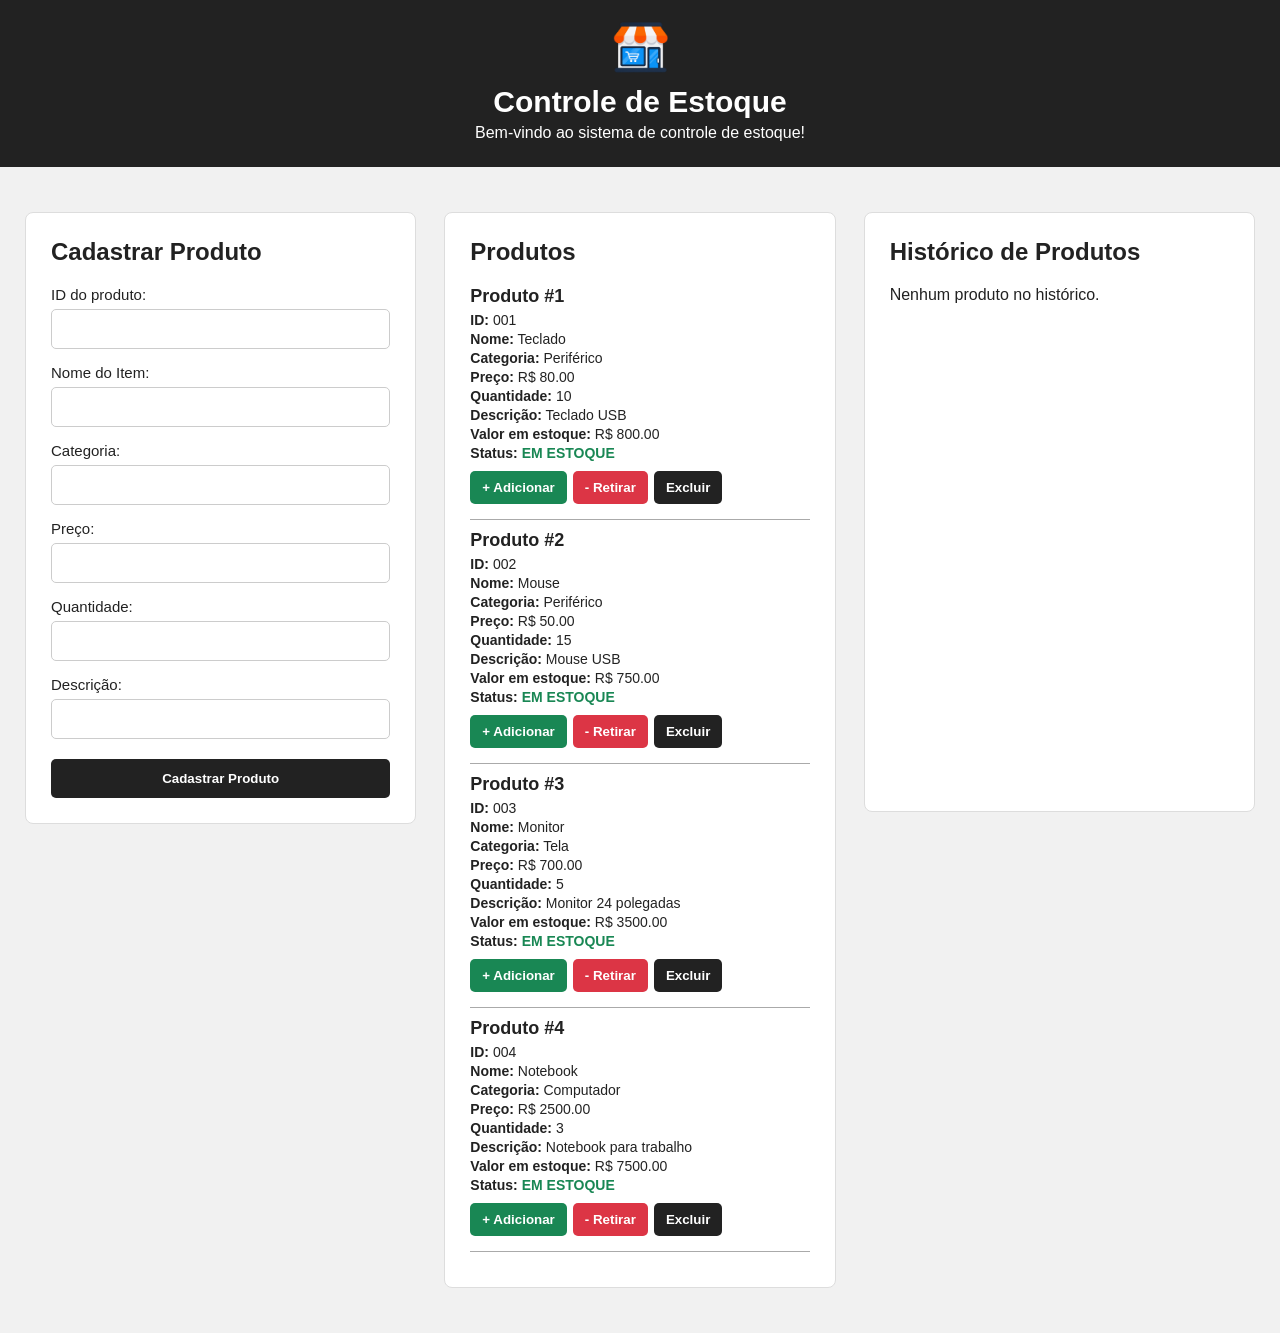
==== 02-Projetos/Controle de Estoque/index.html @ d98bc1b5 "Add files via upload" ====
<!DOCTYPE html>
<html lang="pt-BR">

<head>

    <!-- Define a codificação de caracteres -->
    <meta charset="UTF-8">

    <!-- Faz o site se adaptar a celulares e diferentes telas -->
    <meta name="viewport" content="width=device-width, initial-scale=1.0">

    <!-- Título que aparece na aba do navegador -->
    <title>Controle de Estoque</title>

    <!-- Ícone da loja -->
    <link rel="icon" href="assets/ChatGPT.png" type="image/png">

    <!-- Conecta o arquivo CSS -->
    <link rel="stylesheet" href="style.css">

</head>


<body>


    <!-- =====================================================
         CABEÇALHO
    ====================================================== -->

    <header>

        <!-- Logo da loja -->
        <img
            src="assets/ChatGPT.png"
            alt="Logo da loja"
            class="logo"
        >

        <!-- Título principal -->
        <h1>Controle de Estoque</h1>

        <!-- Descrição -->
        <p>
            Bem-vindo ao sistema de controle de estoque!
        </p>

    </header>



    <!-- =====================================================
         CONTEÚDO PRINCIPAL
    ====================================================== -->

    <main>


        <!-- =================================================
             CADASTRO DE PRODUTO
        ================================================== -->

        <section class="card">

            <h2>Cadastrar Produto</h2>


            <!-- Formulário -->
            <form id="formChamado">


                <!-- ID do produto -->
                <label for="Id">
                    ID do produto:
                </label>

                <input
                    type="text"
                    id="Id"
                    required
                >


                <!-- Nome do produto -->
                <label for="Item">
                    Nome do Item:
                </label>

                <input
                    type="text"
                    id="Item"
                    required
                >


                <!-- Categoria -->
                <label for="categoria">
                    Categoria:
                </label>

                <input
                    type="text"
                    id="categoria"
                    required
                >


                <!-- Preço -->
                <label for="preço">
                    Preço:
                </label>

                <input
                    type="number"
                    id="preço"
                    step="0.01"
                    min="0"
                    required
                >


                <!-- Quantidade -->
                <label for="quantidade">
                    Quantidade:
                </label>

                <input
                    type="number"
                    id="quantidade"
                    min="0"
                    required
                >


                <!-- Descrição -->
                <label for="descrição">
                    Descrição:
                </label>

                <input
                    type="text"
                    id="descrição"
                    required
                >


                <!-- Botão cadastrar -->
                <button type="submit">
                    Cadastrar Produto
                </button>

            </form>

        </section>



        <!-- =================================================
             LISTA DE PRODUTOS
        ================================================== -->

        <section class="card">

            <h2>Produtos</h2>


            <!-- Os produtos aparecem aqui -->
            <div id="listaChamados"></div>

        </section>



        <!-- =================================================
             HISTÓRICO
        ================================================== -->

        <section class="card">

            <h2>Histórico de Produtos</h2>


            <!-- As entradas e saídas aparecem aqui -->
            <div id="listaHistorico">

                <p>
                    Nenhum produto no histórico.
                </p>

            </div>

        </section>


    </main>


    <!-- Conecta o JavaScript -->
    <script src="script.js"></script>

</body>

</html>
---- 02-Projetos/Controle de Estoque/style.css ----
/* =====================================================
   CONFIGURAÇÕES GERAIS
===================================================== */

* {
    box-sizing: border-box;
}


body {

    margin: 0;

    font-family: Arial, Helvetica, sans-serif;

    background-color: #f1f1f1;

    color: #222;
}



/* =====================================================
   CABEÇALHO
===================================================== */

header {

    background-color: #222;

    color: white;

    text-align: center;

    padding: 15px 20px 25px;
}


.logo {

    width: 65px;

    height: 65px;

    object-fit: contain;

    display: block;

    margin: 0 auto 5px;
}


header h1 {

    margin: 5px 0;

    font-size: 30px;
}


header p {

    margin: 0;

    font-size: 16px;
}



/* =====================================================
   ÁREA PRINCIPAL
===================================================== */

main {

    display: flex;

    gap: 28px;

    max-width: 1450px;

    margin: 45px auto;

    padding: 0 25px;

    align-items: flex-start;
}



/* =====================================================
   BLOCOS
===================================================== */

.card {

    background-color: white;

    padding: 25px;

    border-radius: 8px;

    border: 1px solid #ddd;

    flex: 1;

    min-height: 600px;

    min-width: 0;
}


.card h2 {

    margin-top: 0;

    margin-bottom: 20px;

    font-size: 24px;
}



/* =====================================================
   FORMULÁRIO
===================================================== */

form {

    display: flex;

    flex-direction: column;
}


form label {

    margin-bottom: 6px;

    font-size: 15px;
}


form input {

    width: 100%;

    padding: 11px;

    margin-bottom: 15px;

    border: 1px solid #ccc;

    border-radius: 5px;

    font-size: 14px;
}


form input:focus {

    outline: none;

    border-color: #222;
}


form button {

    background-color: #222;

    color: white;

    border: none;

    border-radius: 5px;

    padding: 12px;

    cursor: pointer;

    font-weight: bold;

    margin-top: 5px;
}


form button:hover {

    background-color: #444;
}



/* =====================================================
   PRODUTOS
===================================================== */

.produto {

    border-bottom: 1px solid #aaa;

    padding-bottom: 15px;

    margin-bottom: 10px;
}


.produto h3 {

    margin: 0 0 5px;

    font-size: 18px;
}


.produto p {

    margin: 3px 0;

    font-size: 14px;
}



/* =====================================================
   BOTÕES DOS PRODUTOS
===================================================== */

.botoes {

    display: flex;

    gap: 6px;

    margin-top: 10px;

    flex-wrap: wrap;
}


.botoes button {

    border: none;

    border-radius: 5px;

    padding: 9px 12px;

    color: white;

    cursor: pointer;

    font-weight: bold;
}


/* Botão adicionar */

.btn-adicionar {

    background-color: #198754;
}


/* Botão retirar */

.btn-retirar {

    background-color: #dc3545;
}


/* Botão excluir */

.btn-excluir {

    background-color: #222;
}


.botoes button:hover {

    opacity: 0.8;
}



/* =====================================================
   STATUS DO PRODUTO
===================================================== */

.status {

    font-weight: bold;
}


.em-estoque {

    color: #198754;
}


.esgotado {

    color: #dc3545;
}



/* =====================================================
   HISTÓRICO
===================================================== */

.movimentacao {

    border-bottom: 1px solid #ddd;

    padding: 12px 0;

    margin-bottom: 5px;
}


.movimentacao p {

    margin: 5px 0;

    font-size: 14px;
}


.entrada {

    color: #198754;

    font-weight: bold;

    font-size: 17px;
}


.saida {

    color: #dc3545;

    font-weight: bold;

    font-size: 17px;
}


.mensagem {

    color: #666;

    font-size: 14px;
}



/* =====================================================
   RESPONSIVIDADE
===================================================== */

@media (max-width: 1000px) {

    main {

        flex-direction: column;

        max-width: 700px;
    }


    .card {

        width: 100%;

        min-height: auto;
    }
}


@media (max-width: 600px) {

    main {

        padding: 0 15px;

        margin-top: 25px;
    }


    .card {

        padding: 20px;
    }


    header h1 {

        font-size: 24px;
    }
}
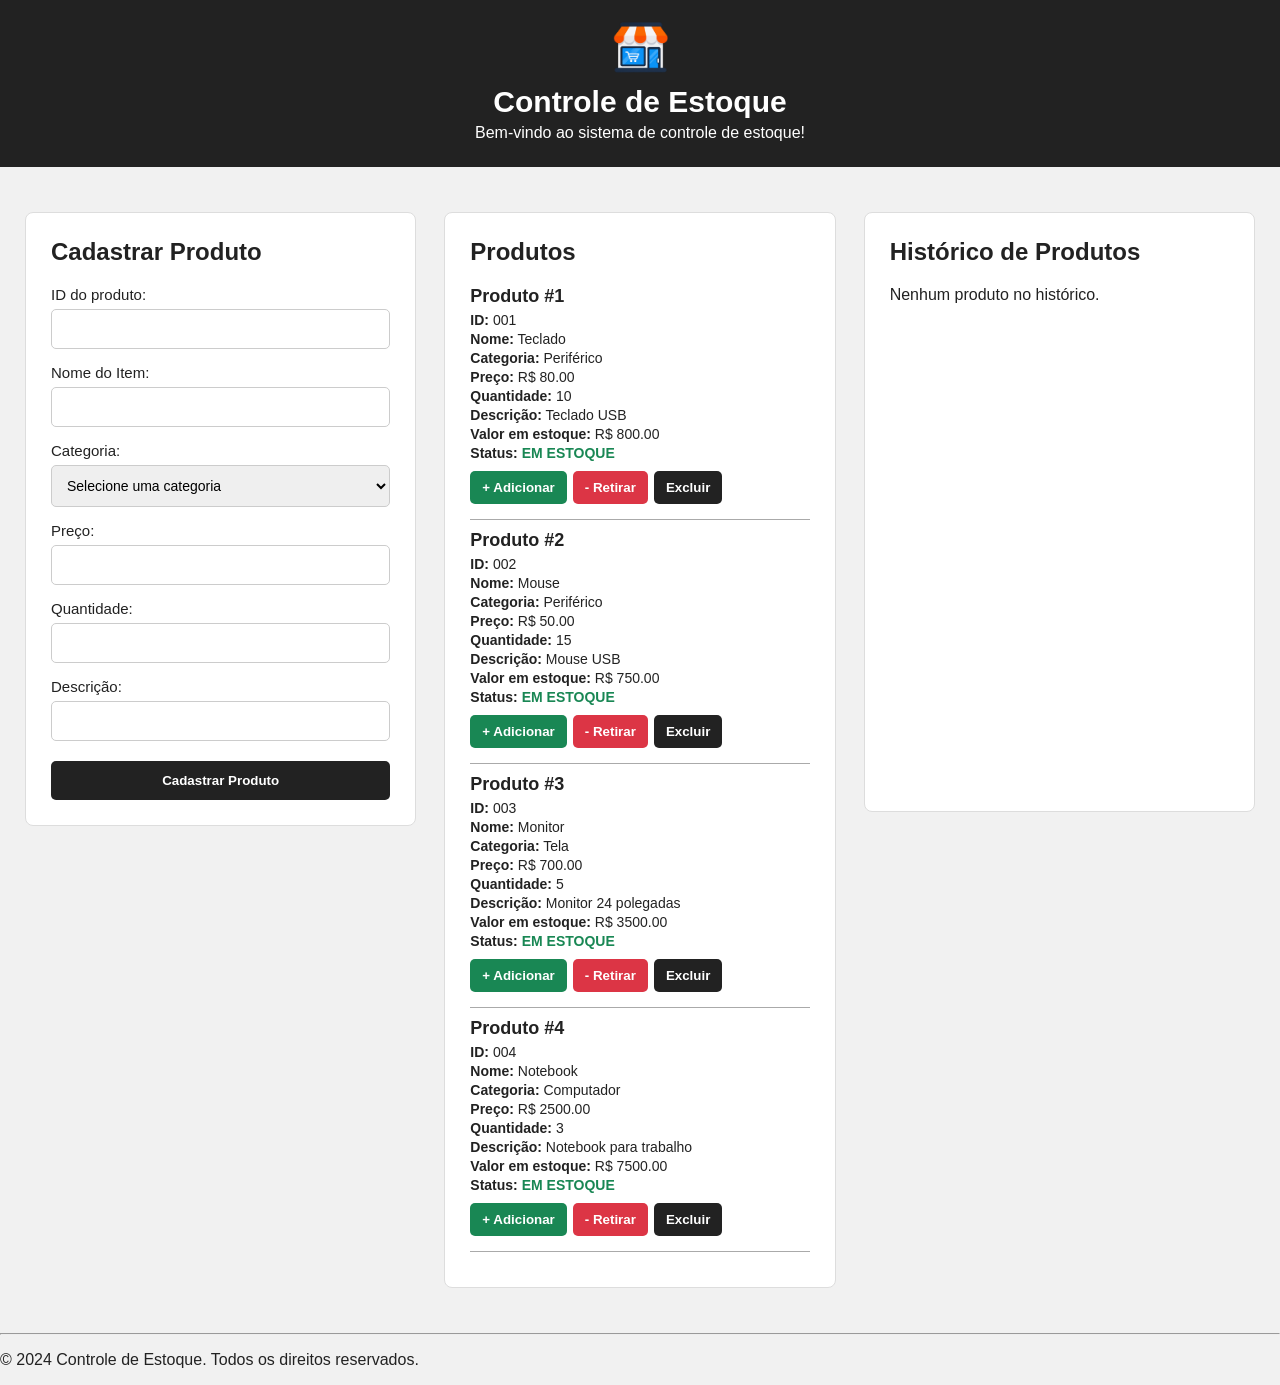
==== commit b16a5959: "feat: adiciona categorias ao controle de estoque" ====
--- a/02-Projetos/Controle de Estoque/index.html
+++ b/02-Projetos/Controle de Estoque/index.html
@@ -94,15 +94,26 @@
 
 
                 <!-- Categoria -->
-                <label for="categoria">
+                <label >
                     Categoria:
                 </label>
 
-                <input
-                    type="text"
-                    id="categoria"
-                    required
-                >
+
+                <select class="form-select" aria-label="Default select example" id="categoria" required>
+                        <option value="">Selecione uma categoria</option>
+                        <option value="informatica">Informática</option>
+                        <option value="eletronicos">Eletrônicos</option>
+                        <option value="perifericos">Periféricos</option>
+                        <option value="celulares">Celulares</option>
+                        <option value="acessorios">Acessórios</option>
+                        <option value="moveis">Móveis</option>
+                        <option value="escritorio">Escritório</option>
+                        <option value="papelaria">Papelaria</option>
+                        <option value="limpeza">Limpeza</option>
+                        <option value="ferramentas">Ferramentas</option>
+                        <option value="vestuario">Vestuário</option>
+                        <option value="outros">Outros</option>
+                </select>
 
 
                 <!-- Preço -->
@@ -193,6 +204,10 @@
 
 
     </main>
+    <hr>
+        <p>
+            &copy; 2024 Controle de Estoque. Todos os direitos reservados.
+        </p>
 
 
     <!-- Conecta o JavaScript -->
--- a/02-Projetos/Controle de Estoque/style.css
+++ b/02-Projetos/Controle de Estoque/style.css
@@ -142,6 +142,20 @@
 
 
 form input {
+
+    width: 100%;
+
+    padding: 11px;
+
+    margin-bottom: 15px;
+
+    border: 1px solid #ccc;
+
+    border-radius: 5px;
+
+    font-size: 14px;
+}
+select.form-select {
 
     width: 100%;
 
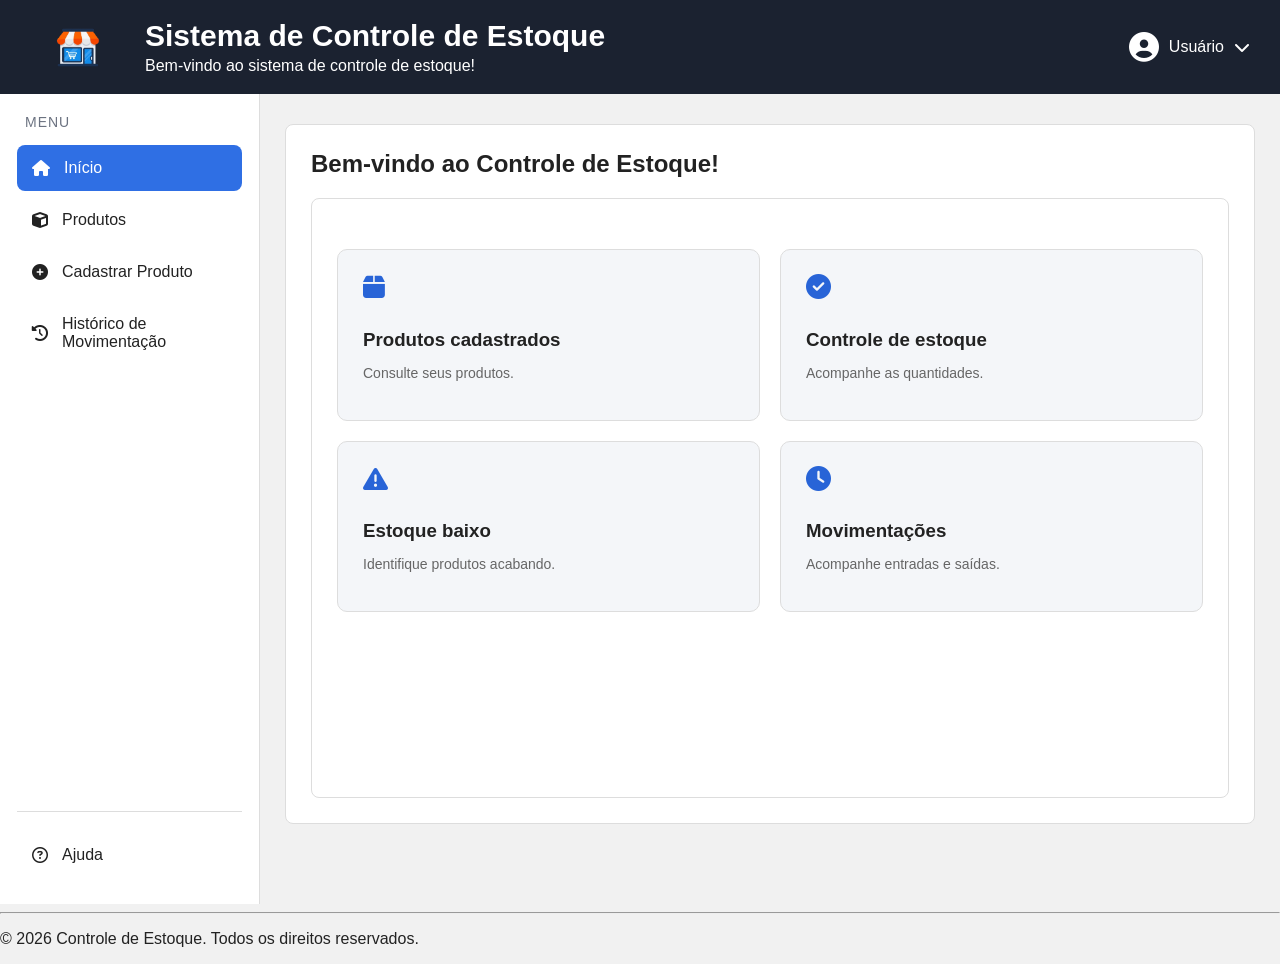
==== commit 8b2a2813: "Add files via upload" ====
--- a/02-Projetos/Controle de Estoque/index.html
+++ b/02-Projetos/Controle de Estoque/index.html
@@ -1,218 +1,276 @@
-<!DOCTYPE html>
-<html lang="pt-BR">
-
-<head>
-
-    <!-- Define a codificação de caracteres -->
-    <meta charset="UTF-8">
-
-    <!-- Faz o site se adaptar a celulares e diferentes telas -->
-    <meta name="viewport" content="width=device-width, initial-scale=1.0">
-
-    <!-- Título que aparece na aba do navegador -->
-    <title>Controle de Estoque</title>
-
-    <!-- Ícone da loja -->
-    <link rel="icon" href="assets/ChatGPT.png" type="image/png">
-
-    <!-- Conecta o arquivo CSS -->
-    <link rel="stylesheet" href="style.css">
-
-</head>
-
-
-<body>
-
-
-    <!-- =====================================================
-         CABEÇALHO
-    ====================================================== -->
-
-    <header>
-
-        <!-- Logo da loja -->
-        <img
-            src="assets/ChatGPT.png"
-            alt="Logo da loja"
-            class="logo"
-        >
-
-        <!-- Título principal -->
-        <h1>Controle de Estoque</h1>
-
-        <!-- Descrição -->
-        <p>
-            Bem-vindo ao sistema de controle de estoque!
-        </p>
-
-    </header>
-
-
-
-    <!-- =====================================================
-         CONTEÚDO PRINCIPAL
-    ====================================================== -->
-
-    <main>
-
-
-        <!-- =================================================
-             CADASTRO DE PRODUTO
-        ================================================== -->
-
-        <section class="card">
-
-            <h2>Cadastrar Produto</h2>
-
-
-            <!-- Formulário -->
-            <form id="formChamado">
-
-
-                <!-- ID do produto -->
-                <label for="Id">
-                    ID do produto:
-                </label>
-
-                <input
-                    type="text"
-                    id="Id"
-                    required
-                >
-
-
-                <!-- Nome do produto -->
-                <label for="Item">
-                    Nome do Item:
-                </label>
-
-                <input
-                    type="text"
-                    id="Item"
-                    required
-                >
-
-
-                <!-- Categoria -->
-                <label >
-                    Categoria:
-                </label>
-
-
-                <select class="form-select" aria-label="Default select example" id="categoria" required>
-                        <option value="">Selecione uma categoria</option>
-                        <option value="informatica">Informática</option>
-                        <option value="eletronicos">Eletrônicos</option>
-                        <option value="perifericos">Periféricos</option>
-                        <option value="celulares">Celulares</option>
-                        <option value="acessorios">Acessórios</option>
-                        <option value="moveis">Móveis</option>
-                        <option value="escritorio">Escritório</option>
-                        <option value="papelaria">Papelaria</option>
-                        <option value="limpeza">Limpeza</option>
-                        <option value="ferramentas">Ferramentas</option>
-                        <option value="vestuario">Vestuário</option>
-                        <option value="outros">Outros</option>
-                </select>
-
-
-                <!-- Preço -->
-                <label for="preço">
-                    Preço:
-                </label>
-
-                <input
-                    type="number"
-                    id="preço"
-                    step="0.01"
-                    min="0"
-                    required
-                >
-
-
-                <!-- Quantidade -->
-                <label for="quantidade">
-                    Quantidade:
-                </label>
-
-                <input
-                    type="number"
-                    id="quantidade"
-                    min="0"
-                    required
-                >
-
-
-                <!-- Descrição -->
-                <label for="descrição">
-                    Descrição:
-                </label>
-
-                <input
-                    type="text"
-                    id="descrição"
-                    required
-                >
-
-
-                <!-- Botão cadastrar -->
-                <button type="submit">
-                    Cadastrar Produto
-                </button>
-
-            </form>
-
-        </section>
-
-
-
-        <!-- =================================================
-             LISTA DE PRODUTOS
-        ================================================== -->
-
-        <section class="card">
-
-            <h2>Produtos</h2>
-
-
-            <!-- Os produtos aparecem aqui -->
-            <div id="listaChamados"></div>
-
-        </section>
-
-
-
-        <!-- =================================================
-             HISTÓRICO
-        ================================================== -->
-
-        <section class="card">
-
-            <h2>Histórico de Produtos</h2>
-
-
-            <!-- As entradas e saídas aparecem aqui -->
-            <div id="listaHistorico">
-
-                <p>
-                    Nenhum produto no histórico.
-                </p>
-
-            </div>
-
-        </section>
-
-
-    </main>
-    <hr>
-        <p>
-            &copy; 2024 Controle de Estoque. Todos os direitos reservados.
-        </p>
-
-
-    <!-- Conecta o JavaScript -->
-    <script src="script.js"></script>
-
-</body>
-
+<!DOCTYPE html>
+<html lang="pt-BR">
+
+<head>
+
+    <!-- Define a codificação de caracteres -->
+    <meta charset="UTF-8">
+
+    <!-- Faz o site se adaptar a celulares e diferentes telas -->
+    <meta name="viewport" content="width=device-width, initial-scale=1.0">
+
+    <!-- Título que aparece na aba do navegador -->
+    <title>Controle de Estoque</title>
+
+    <!-- Ícone da loja -->
+    <link rel="icon" href="assets/ChatGPT.png" type="image/png">
+
+    <link rel="stylesheet" href="https://cdnjs.cloudflare.com/ajax/libs/font-awesome/6.5.1/css/all.min.css">
+
+    <!-- Conecta o arquivo CSS -->
+    <link rel="stylesheet" href="style.css">
+
+
+</head>
+
+
+<body>
+
+
+    <!-- =====================================================
+         CABEÇALHO
+    ====================================================== -->
+
+    <header>
+    <div class="header-esquerda">
+        <img src="assets/ChatGPT.png" alt="Logo da loja" class="logo">
+        <div>
+            <h1>Sistema de Controle de Estoque</h1>
+            <p>Bem-vindo ao sistema de controle de estoque!</p>
+        </div>
+    </div>
+
+    <div class="usuario">
+        <i class="fa-solid fa-circle-user"></i>
+        <span>Usuário</span>
+        <i class="fa-solid fa-chevron-down"></i>
+    </div>
+    </header>
+
+
+
+    <!-- =====================================================
+         CONTEÚDO PRINCIPAL
+    ====================================================== -->
+    <div class="layout">
+        <aside class="menu">
+        <p class="menu-titulo">MENU</p>
+
+        <a href="#secaoInicio" class="menu-item ativo" id="menuInicio" data-aba="inicio">
+            <i class="fa-solid fa-house"></i> Início
+        </a>
+
+        <a href="#secaoProdutos" class="menu-item" id="menuProdutos" data-aba="produtos">
+            <i class="fa-solid fa-cube"></i> Produtos
+        </a>
+
+        <a href="#secaoCadastro" class="menu-item" id="menuCadastrar" data-aba="cadastro">
+            <i class="fa-solid fa-circle-plus"></i> Cadastrar Produto
+        </a>
+
+        <a href="#secaoHistorico" class="menu-item" id="menuHistorico" data-aba="historico">
+            <i class="fa-solid fa-clock-rotate-left"></i> Histórico de Movimentação
+        </a>
+
+        <div class="menu-ajuda">
+            <a href="#" class="menu-item">
+                <i class="fa-regular fa-circle-question"></i> Ajuda
+            </a>
+        </div>
+    </aside>
+
+    <main>
+
+        <!-- =================================================
+             CADASTRO DE PRODUTO
+        ================================================== -->
+
+        <section class="card" id="secaoInicio" data-secao="inicio">
+            <h2>Bem-vindo ao Controle de Estoque!</h2>
+            <section class="card" id="secaoInicio" data-secao="inicio">
+
+
+
+    <div class="resumo-estoque">
+
+
+
+        <div class="resumo-card">
+            <i class="fa-solid fa-box"></i>
+            <h3>Produtos cadastrados</h3>
+            <p>Consulte seus produtos.</p>
+        </div>
+
+        <div class="resumo-card">
+            <i class="fa-solid fa-circle-check"></i>
+            <h3>Controle de estoque</h3>
+            <p>Acompanhe as quantidades.</p>
+        </div>
+
+        <div class="resumo-card">
+            <i class="fa-solid fa-triangle-exclamation"></i>
+            <h3>Estoque baixo</h3>
+            <p>Identifique produtos acabando.</p>
+        </div>
+
+        <div class="resumo-card">
+            <i class="fa-solid fa-clock"></i>
+            <h3>Movimentações</h3>
+            <p>Acompanhe entradas e saídas.</p>
+        </div>
+
+    </div>
+
+</section>
+        </section>
+
+        <section class="card escondido" id="secaoCadastro" data-secao="cadastro">
+
+            <h2>Cadastrar Produto</h2>
+
+
+            <!-- Formulário -->
+            <form id="formChamado">
+
+
+                <!-- ID do produto -->
+                <label for="Id">
+                    ID do produto:
+                </label>
+
+                <input
+                    type="text"
+                    id="Id"
+                    required
+                >
+
+
+                <!-- Nome do produto -->
+                <label for="Item">
+                    Nome do Item:
+                </label>
+
+                <input
+                    type="text"
+                    id="Item"
+                    required
+                >
+
+
+                <!-- Categoria -->
+                <label for="categoria">
+                    Categoria:
+                </label>
+
+                <input
+                    type="text"
+                    id="categoria"
+                    required
+                >
+
+
+                <!-- Preço -->
+                <label for="preço">
+                    Preço:
+                </label>
+
+                <input
+                    type="number"
+                    id="preço"
+                    step="0.01"
+                    min="0"
+                    required
+                >
+
+
+                <!-- Quantidade -->
+                <label for="quantidade">
+                    Quantidade:
+                </label>
+
+                <input
+                    type="number"
+                    id="quantidade"
+                    min="0"
+                    required
+                >
+
+
+                <!-- Descrição -->
+                <label for="descrição">
+                    Descrição:
+                </label>
+
+                <input
+                    type="text"
+                    id="descrição"
+                    required
+                >
+
+
+                <!-- Botão cadastrar -->
+                <button type="submit">
+                    Cadastrar Produto
+                </button>
+
+            </form>
+
+        </section>
+
+
+
+        <!-- =================================================
+             LISTA DE PRODUTOS
+        ================================================== -->
+
+       <section class="card escondido" id="secaoProdutos" data-secao="produtos">
+    <div class="card-topo">
+        <h2><i class="fa-solid fa-cube"></i> Produtos</h2>
+
+        <div class="busca">
+            <i class="fa-solid fa-magnifying-glass"></i>
+            <input type="text" id="busca" placeholder="Pesquisar produto...">
+        </div>
+    </div>
+
+    <div id="listaChamados"></div>
+</section>
+
+        <!-- =================================================
+             HISTÓRICO
+        ================================================== -->
+
+        <section class="card escondido" id="secaoHistorico" data-secao="historico">
+    <div class="card-topo">
+        <h2><i class="fa-regular fa-clock"></i> Histórico de Movimentação</h2>
+    </div>
+
+    <div id="listaHistorico">
+        <div class="vazio">
+            <i class="fa-regular fa-clock"></i>
+            <p>Nenhum produto no histórico.</p>
+        </div>
+    </div>
+        </section>
+
+
+    </main>
+
+    </div>
+
+    <hr>
+        <p>
+            &copy; 2026 Controle de Estoque. Todos os direitos reservados.
+        </p>
+
+
+    <!-- Conecta o JavaScript -->
+    <script src="script.js"></script>
+
+    <script>
+      
+    </script>
+
+</body>
+
 </html>
--- a/02-Projetos/Controle de Estoque/style.css
+++ b/02-Projetos/Controle de Estoque/style.css
@@ -25,396 +25,558 @@
 ===================================================== */
 
 header {
+    background-color: #1b2230;
+    color: white;
+    display: flex;
+    justify-content: space-between;
+    align-items: center;
+    padding: 12px 30px;
+}
+
+.header-esquerda {
+    display: flex;
+    align-items: center;
+    gap: 15px;
+}
+
+.logo {
+    width: 100px;
+    height: 70px;
+    object-fit: contain;
+}
+
+header h1 {
+    margin: 0;
+    font-size: 30px;
+}
+
+header p {
+    margin: 4px 0 0;
+    font-size: 16px;
+}
+
+.usuario {
+    display: flex;
+    align-items: center;
+    gap: 10px;
+}
+
+.usuario .fa-circle-user {
+    font-size: 30px;
+}
+
+
+/* Arrumação do Raféx */
+
+.layout {
+    display: flex;
+    min-height: calc(100vh - 90px);
+}
+
+.menu {
+    width: 260px;
+    background-color: white;
+    border-right: 1px solid #ddd;
+    padding: 20px 17px;
+    display: flex;
+    flex-direction: column;
+}
+
+.menu-titulo {
+    color: #6b7280;
+    font-size: 14px;
+    letter-spacing: 1px;
+    margin: 0 0 15px 8px;
+}
+
+.menu-item {
+    display: flex;
+    align-items: center;
+    gap: 14px;
+    padding: 14px 15px;
+    border-radius: 8px;
+    color: #222;
+    text-decoration: none;
+    margin-bottom: 6px;
+}
+
+.menu-item:hover {
+    background-color: #eef2f7;
+}
+
+.menu-item.ativo {
+    background-color: #2f6fe4;
+    color: white;
+}
+
+.menu-ajuda {
+    margin-top: auto;
+    border-top: 1px solid #ddd;
+    padding-top: 20px;
+}
+
+
+/* =====================================================
+   ÁREA PRINCIPAL
+===================================================== */
+
+main {
+
+    display: flex;
+
+    gap: 28px;
+
+    flex: 1;
+
+    margin: 30px 0;
+
+    padding: 0 25px;
+
+    align-items: flex-start;
+}
+
+
+
+/* =====================================================
+   BLOCOS
+===================================================== */
+
+.card {
+
+    background-color: white;
+
+    padding: 25px;
+
+    border-radius: 8px;
+
+    border: 1px solid #ddd;
+
+    flex: 1;
+
+    min-height: 600px;
+
+    min-width: 0;
+}
+
+
+.card h2 {
+
+    margin-top: 0;
+
+    margin-bottom: 20px;
+
+    font-size: 24px;
+}
+
+
+
+/* =====================================================
+   FORMULÁRIO
+===================================================== */
+
+form {
+
+    display: flex;
+
+    flex-direction: column;
+}
+
+
+form label {
+
+    margin-bottom: 6px;
+
+    font-size: 15px;
+}
+
+
+form input {
+
+    width: 100%;
+
+    padding: 11px;
+
+    margin-bottom: 15px;
+
+    border: 1px solid #ccc;
+
+    border-radius: 5px;
+
+    font-size: 14px;
+}
+
+
+form input:focus {
+
+    outline: none;
+
+    border-color: #222;
+}
+
+
+form button {
 
     background-color: #222;
 
     color: white;
 
+    border: none;
+
+    border-radius: 5px;
+
+    padding: 12px;
+
+    cursor: pointer;
+
+    font-weight: bold;
+
+    margin-top: 5px;
+}
+
+
+form button:hover {
+
+    background-color: #444;
+}
+
+#secaoProdutos {
+    flex: 2;
+}
+
+#secaoHistorico {
+    flex: 1;
+}
+
+.card-topo {
+    display: flex;
+    justify-content: space-between;
+    align-items: center;
+    gap: 15px;
+    border-bottom: 1px solid #ddd;
+    padding-bottom: 15px;
+    margin-bottom: 20px;
+}
+
+.card-topo h2 {
+    margin: 0;
+}
+
+.busca {
+    display: flex;
+    align-items: center;
+    gap: 8px;
+    border: 1px solid #ccc;
+    border-radius: 6px;
+    padding: 0 12px;
+    width: 300px;
+    background-color: white;
+    color: #6b7280;
+}
+
+.busca input {
+    border: none;
+    outline: none;
+    padding: 10px 0;
+    width: 100%;
+    font-size: 14px;
+}
+
+.vazio {
     text-align: center;
-
-    padding: 15px 20px 25px;
-}
-
-
-.logo {
-
-    width: 65px;
-
-    height: 65px;
-
-    object-fit: contain;
-
+    color: #6b7280;
+    padding: 120px 0;
+}
+
+.vazio i {
     display: block;
-
-    margin: 0 auto 5px;
-}
-
-
-header h1 {
+    font-size: 50px;
+    margin-bottom: 15px;
+}
+
+
+/* =====================================================
+   PRODUTOS
+===================================================== */
+
+.produto {
+    display: flex;
+    gap: 20px;
+    border: 1px solid #ddd;
+    border-radius: 8px;
+    padding: 15px;
+    margin-bottom: 15px;
+}
+
+.produto-icone {
+    width: 105px;
+    height: 100px;
+    background-color: #eef1f5;
+    border-radius: 8px;
+    display: flex;
+    align-items: center;
+    justify-content: center;
+    font-size: 40px;
+    flex-shrink: 0;
+}
+
+.produto-info {
+    flex: 1;
+}
+
+.produto h3 {
+    margin: 0 0 5px;
+    font-size: 20px;
+}
+
+.produto p {
+    margin: 3px 0;
+    font-size: 14px;
+}
+
+.produto .botoes {
+    align-self: flex-end;
+    margin-top: 0;
+    flex-wrap: nowrap;
+}
+
+.status {
+    padding: 2px 10px;
+    border-radius: 5px;
+    color: white;
+    font-size: 13px;
+    font-weight: bold;
+}
+
+.em-estoque {
+    background-color: #198754;
+}
+
+.esgotado {
+    background-color: #dc3545;
+}
+
+/* =====================================================
+   BOTÕES DOS PRODUTOS
+===================================================== */
+
+.botoes {
+
+    display: flex;
+
+    gap: 6px;
+
+    margin-top: 10px;
+
+    flex-wrap: wrap;
+}
+
+
+.botoes button {
+
+    border: none;
+
+    border-radius: 5px;
+
+    padding: 9px 12px;
+
+    color: white;
+
+    cursor: pointer;
+
+    font-weight: bold;
+}
+
+
+/* Botão adicionar */
+
+.btn-adicionar {
+
+    background-color: #198754;
+}
+
+
+/* Botão retirar */
+
+.btn-retirar {
+
+    background-color: #dc3545;
+}
+
+
+/* Botão excluir */
+
+.btn-excluir {
+
+    background-color: #222;
+}
+
+
+.botoes button:hover {
+
+    opacity: 0.8;
+}
+
+
+/* =====================================================
+   HISTÓRICO
+===================================================== */
+
+.movimentacao {
+
+    border-bottom: 1px solid #ddd;
+
+    padding: 12px 0;
+
+    margin-bottom: 5px;
+}
+
+
+.movimentacao p {
 
     margin: 5px 0;
 
-    font-size: 30px;
-}
-
-
-header p {
-
-    margin: 0;
-
-    font-size: 16px;
-}
-
-
-
-/* =====================================================
-   ÁREA PRINCIPAL
-===================================================== */
-
-main {
-
-    display: flex;
-
-    gap: 28px;
-
-    max-width: 1450px;
-
-    margin: 45px auto;
-
-    padding: 0 25px;
-
-    align-items: flex-start;
-}
-
-
-
-/* =====================================================
-   BLOCOS
-===================================================== */
-
-.card {
-
-    background-color: white;
-
+    font-size: 14px;
+}
+
+
+.entrada {
+
+    color: #198754;
+
+    font-weight: bold;
+
+    font-size: 17px;
+}
+
+
+.saida {
+
+    color: #dc3545;
+
+    font-weight: bold;
+
+    font-size: 17px;
+}
+
+
+.mensagem {
+
+    color: #666;
+
+    font-size: 14px;
+}
+
+
+
+/* =====================================================
+   RESPONSIVIDADE
+===================================================== */
+
+@media (max-width: 1000px) {
+
+    main {
+
+        flex-direction: column;
+
+        max-width: 700px;
+    }
+
+
+    .card {
+
+        width: 100%;
+
+        min-height: auto;
+    }
+}
+
+
+@media (max-width: 600px) {
+
+    .layout {
+        flex-direction: column;
+    }
+
+    .menu {
+        width: 100%;
+        border-right: none;
+        border-bottom: 1px solid #ddd;
+    }
+
+    .produto {
+        flex-direction: column;
+    }
+
+    .produto .botoes {
+        align-self: flex-start;
+    }
+
+    .busca {
+        width: 100%;
+    }
+
+    .card-topo {
+        flex-direction: column;
+        align-items: flex-start;
+    }
+    
+    main {
+
+        padding: 0 15px;
+
+        margin-top: 25px;
+    }
+
+
+    .card {
+
+        padding: 20px;
+    }
+
+
+    header h1 {
+
+        font-size: 24px;
+    }
+}
+
+.escondido {
+    display: none;
+}
+.escondido {
+    display: none !important;
+}
+.resumo-estoque {
+    display: grid;
+    grid-template-columns: repeat(2, 1fr);
+    gap: 20px;
+    margin-top: 25px;
+}
+
+.resumo-card {
+    background: #f4f6f9;
     padding: 25px;
-
-    border-radius: 8px;
-
+    border-radius: 10px;
     border: 1px solid #ddd;
-
-    flex: 1;
-
-    min-height: 600px;
-
-    min-width: 0;
-}
-
-
-.card h2 {
-
-    margin-top: 0;
-
-    margin-bottom: 20px;
-
-    font-size: 24px;
-}
-
-
-
-/* =====================================================
-   FORMULÁRIO
-===================================================== */
-
-form {
-
-    display: flex;
-
-    flex-direction: column;
-}
-
-
-form label {
-
-    margin-bottom: 6px;
-
-    font-size: 15px;
-}
-
-
-form input {
-
-    width: 100%;
-
-    padding: 11px;
-
-    margin-bottom: 15px;
-
-    border: 1px solid #ccc;
-
-    border-radius: 5px;
-
-    font-size: 14px;
-}
-select.form-select {
-
-    width: 100%;
-
-    padding: 11px;
-
-    margin-bottom: 15px;
-
-    border: 1px solid #ccc;
-
-    border-radius: 5px;
-
-    font-size: 14px;
-}
-
-
-form input:focus {
-
-    outline: none;
-
-    border-color: #222;
-}
-
-
-form button {
-
-    background-color: #222;
-
-    color: white;
-
-    border: none;
-
-    border-radius: 5px;
-
-    padding: 12px;
-
-    cursor: pointer;
-
-    font-weight: bold;
-
-    margin-top: 5px;
-}
-
-
-form button:hover {
-
-    background-color: #444;
-}
-
-
-
-/* =====================================================
-   PRODUTOS
-===================================================== */
-
-.produto {
-
-    border-bottom: 1px solid #aaa;
-
-    padding-bottom: 15px;
-
+}
+
+.resumo-card i {
+    font-size: 25px;
     margin-bottom: 10px;
-}
-
-
-.produto h3 {
-
-    margin: 0 0 5px;
-
-    font-size: 18px;
-}
-
-
-.produto p {
-
-    margin: 3px 0;
-
-    font-size: 14px;
-}
-
-
-
-/* =====================================================
-   BOTÕES DOS PRODUTOS
-===================================================== */
-
-.botoes {
-
-    display: flex;
-
-    gap: 6px;
-
-    margin-top: 10px;
-
-    flex-wrap: wrap;
-}
-
-
-.botoes button {
-
-    border: none;
-
-    border-radius: 5px;
-
-    padding: 9px 12px;
-
-    color: white;
-
-    cursor: pointer;
-
-    font-weight: bold;
-}
-
-
-/* Botão adicionar */
-
-.btn-adicionar {
-
-    background-color: #198754;
-}
-
-
-/* Botão retirar */
-
-.btn-retirar {
-
-    background-color: #dc3545;
-}
-
-
-/* Botão excluir */
-
-.btn-excluir {
-
-    background-color: #222;
-}
-
-
-.botoes button:hover {
-
-    opacity: 0.8;
-}
-
-
-
-/* =====================================================
-   STATUS DO PRODUTO
-===================================================== */
-
-.status {
-
-    font-weight: bold;
-}
-
-
-.em-estoque {
-
-    color: #198754;
-}
-
-
-.esgotado {
-
-    color: #dc3545;
-}
-
-
-
-/* =====================================================
-   HISTÓRICO
-===================================================== */
-
-.movimentacao {
-
-    border-bottom: 1px solid #ddd;
-
-    padding: 12px 0;
-
-    margin-bottom: 5px;
-}
-
-
-.movimentacao p {
-
-    margin: 5px 0;
-
-    font-size: 14px;
-}
-
-
-.entrada {
-
-    color: #198754;
-
-    font-weight: bold;
-
-    font-size: 17px;
-}
-
-
-.saida {
-
-    color: #dc3545;
-
-    font-weight: bold;
-
-    font-size: 17px;
-}
-
-
-.mensagem {
-
+    color: #2864d7;
+}
+
+.resumo-card h3 {
+    margin-bottom: 8px;
+}
+
+.resumo-card p {
     color: #666;
-
-    font-size: 14px;
-}
-
-
-
-/* =====================================================
-   RESPONSIVIDADE
-===================================================== */
-
-@media (max-width: 1000px) {
-
-    main {
-
-        flex-direction: column;
-
-        max-width: 700px;
-    }
-
-
-    .card {
-
-        width: 100%;
-
-        min-height: auto;
-    }
-}
-
+    font-size: 14px;
+}
 
 @media (max-width: 600px) {
-
-    main {
-
-        padding: 0 15px;
-
-        margin-top: 25px;
-    }
-
-
-    .card {
-
-        padding: 20px;
-    }
-
-
-    header h1 {
-
-        font-size: 24px;
+    .resumo-estoque {
+        grid-template-columns: 1fr;
     }
 }
